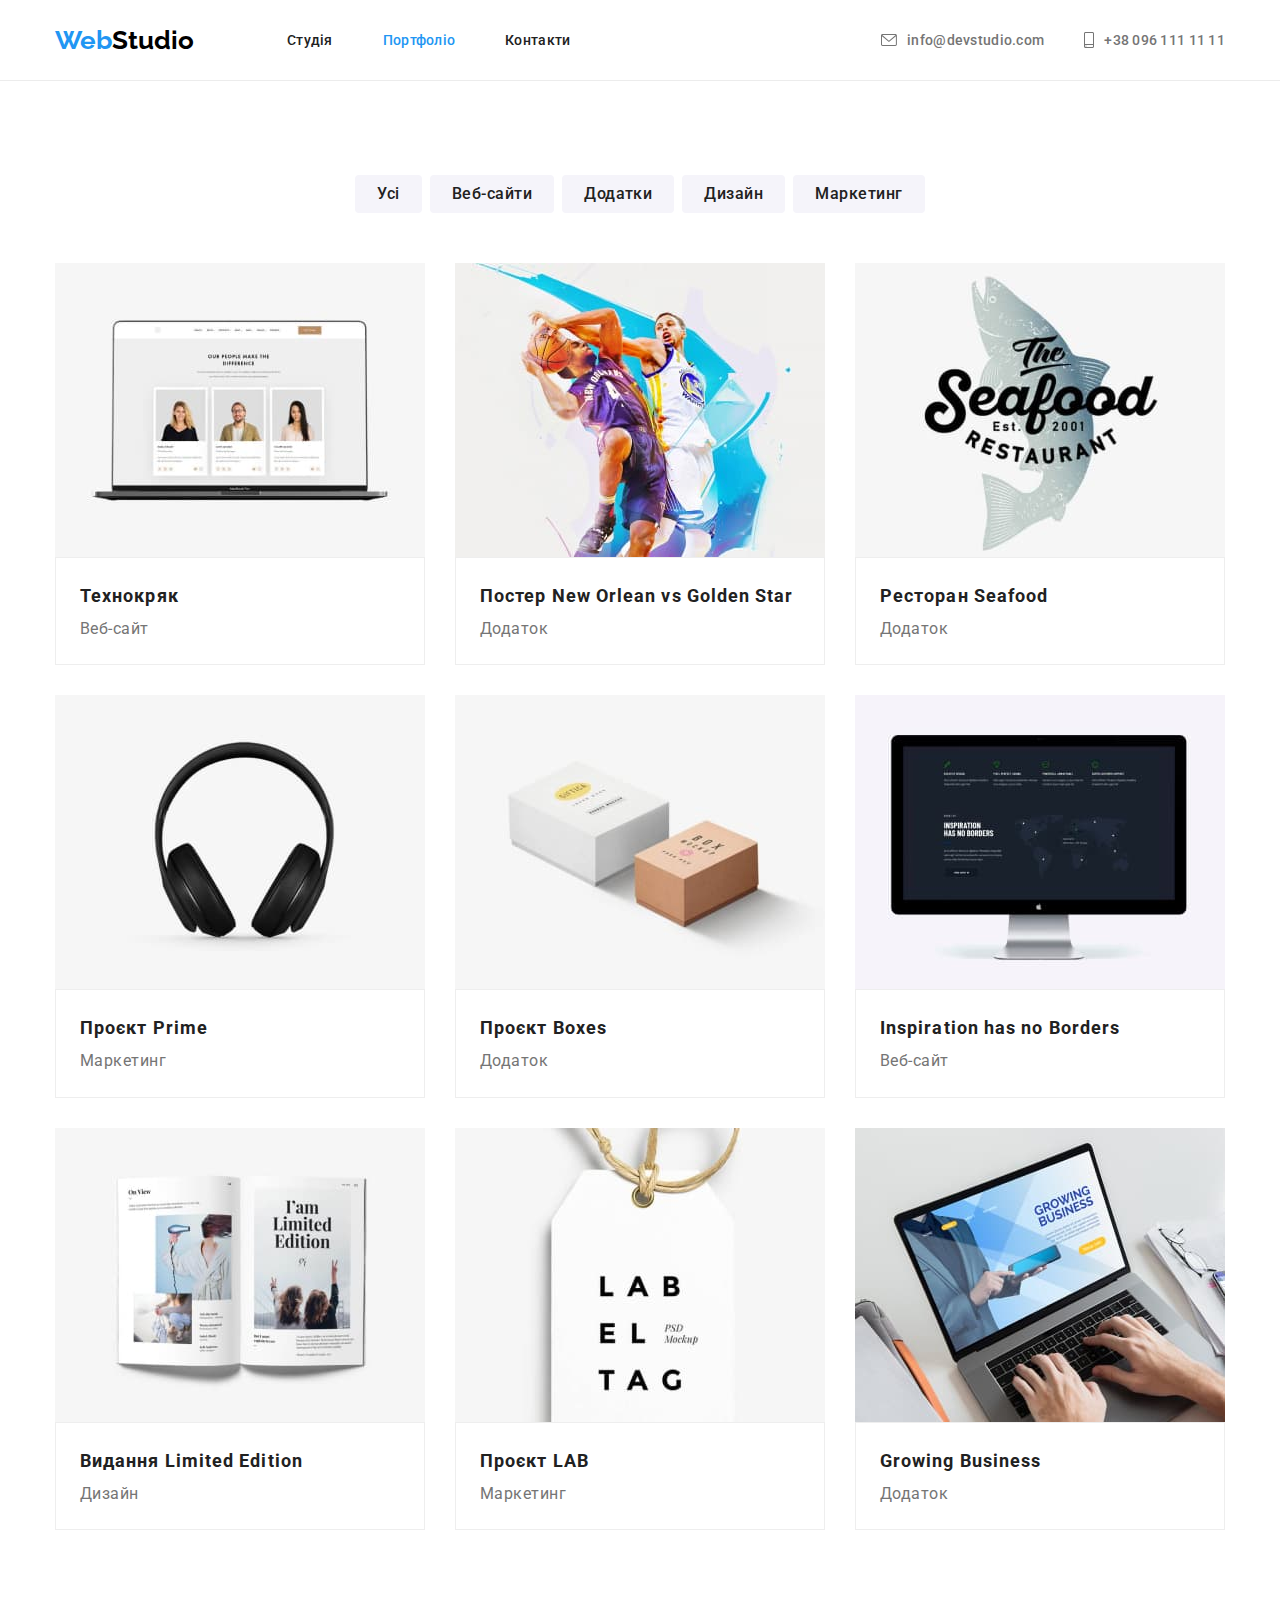
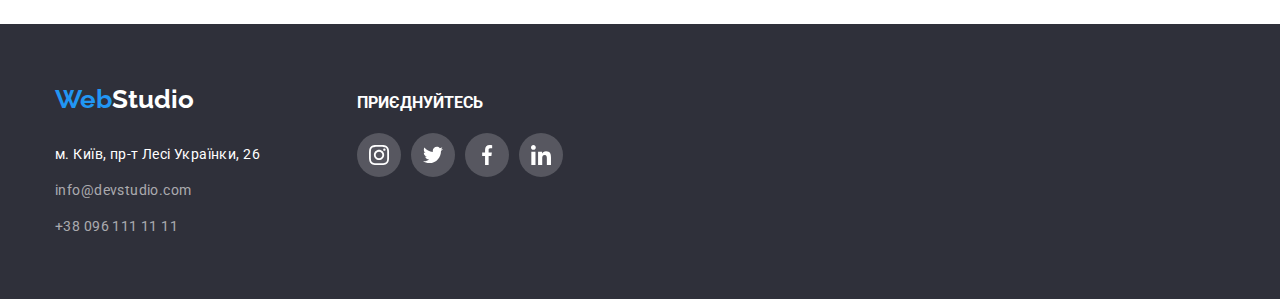
==== potfolio.html @ e9f581a7 "Initial commit" ====
<!DOCTYPE html>
<html lang="en">

<head>
    <meta charset="UTF-8" />
    <meta http-equiv="X-UA-Compatible" content="IE=edge" />
    <meta name="viewport" content="width=device-width, initial-scale=1.0" />
    <link rel="preconnect" href="https://fonts.googleapis.com">
    <link rel="preconnect" href="https://fonts.gstatic.com" crossorigin>
    <link
        href="https://fonts.googleapis.com/css2?family=Montserrat:wght@400;700&family=Raleway:wght@700&family=Roboto:wght@400;500;700;900&display=swap"
        rel="stylesheet">
    <link rel="stylesheet"
        href="https://cdnjs.cloudflare.com/ajax/libs/modern-normalize/1.1.0/modern-normalize.min.css">

    <link rel="stylesheet" href="./styles.css">
    <title>goit-markup-hw-04</title>
</head>

<body>
    <header class="header">
        <div class="container-header">
            <nav class="header-nav">
                <a href="./index.html" class="logo"><span class="logo-web">Web</span>Studio</a>
                <ul class="navigation-links">
                    <li><a class="navigation-link" href="./index.html">Студія</a></li>
                    <li><a class="navigation-link current" href="./potfolio.html">Портфоліо</a></li>
                    <li><a class="navigation-link" href="#">Контакти</a></li>
                </ul>
            </nav>
            <ul class="navigation-contacts">
                <li><a class="navigation-mail" href="mailto:info@devstudio.com">
                        <svg class="icon-envelope" width="16px" height="12px">
                            <use href="./images/icon/icons.svg#icon-envelope"></use>
                        </svg>
                        info@devstudio.com</a></li>
                <li><a class="navigation-tel" href="tel:+380961111111">
                        <svg class="icon-smartphone" width="10px" height="16px">
                            <use href="./images/icon/icons.svg#icon-smartphone"></use>
                        </svg>
                        +38 096 111 11 11</a></li>
            </ul>
        </div>
    </header>
    <main>
        <section class="our-project section">
            <div class="container">
                <h2 class="visually-hidden">Приклади робіт</h2>
                <ul class="portfolio-button">
                    <li><button type="button" class="button-color">Усі</button></li>
                    <li><button type="button" class="button-color">Веб-сайти</button></li>
                    <li><button type="button" class="button-color">Додатки</button></li>
                    <li><button type="button" class="button-color">Дизайн</button></li>
                    <li><button type="button" class="button-color">Маркетинг</button></li>
                </ul>
                <ul class="project-gallary">
                    <li>
                        <a class="portfolio-card" href="#">
                            <img src="./images/porfolio/nout-s-foto.jpg" alt="ноутбук с фото" width="370">
                            <div class="gallary-card">
                                <h3 class="our-project-title">Технокряк</h3>
                                <p class="our-project-text">Веб-сайт</p>
                            </div>
                        </a>
                    </li>
                    <li>
                        <a class="portfolio-card" href="#">
                            <img src="./images/porfolio/basketbol.jpg" alt="постер баскетбол" width="370">
                            <div class="gallary-card">
                                <h3 class="our-project-title">Постер New Orlean vs Golden Star</h3>
                                <p class="our-project-text">Додаток</p>
                            </div>
                        </a>
                    </li>
                    <li>
                        <a class="portfolio-card" href="">
                            <img src="./images/porfolio/logo-s-riboi.jpg" alt="логотип рыбного ресторана" width="370">
                            <div class="gallary-card">
                                <h3 class="our-project-title">Ресторан Seafood</h3>
                                <p class="our-project-text">Додаток</p>
                            </div>
                        </a>
                    </li>
                    <li>
                        <a href="" class="portfolio-card">
                            <img src="./images/porfolio/naushniki.jpg" alt="наушники" width="370">
                            <div class="gallary-card">
                                <h3 class="our-project-title">Проєкт Prime</h3>
                                <p class="our-project-text">Маркетинг</p>
                            </div>
                        </a>
                    </li>
                    <li>
                        <a href="" class="portfolio-card">
                            <img src="./images/porfolio/boxes.jpg" alt="коробки" width="370">
                            <div class="gallary-card">
                                <h3 class="our-project-title">Проєкт Boxes</h3>
                                <p class="our-project-text">Додаток</p>
                            </div>
                        </a>
                    </li>
                    <li>
                        <a href="" class="portfolio-card">
                            <img src="./images/porfolio/komp.jpg" alt="моноблок" width="370">
                            <div class="gallary-card">
                                <h3 class="our-project-title">Inspiration has no Borders</h3>
                                <p class="our-project-text">Веб-сайт</p>
                            </div>
                        </a>
                    </li>
                    <li>
                        <a href="" class="portfolio-card">
                            <img src="./images/porfolio/gurnal.jpg" alt="журнал" width="370">
                            <div class="gallary-card">
                                <h3 class="our-project-title">Видання Limited Edition</h3>
                                <p class="our-project-text">Дизайн</p>
                            </div>
                        </a>
                    </li>
                    <li>
                        <a href="" class="portfolio-card">
                            <img src="./images/porfolio/lable.jpg" alt="фото лэйби" width="370">
                            <div class="gallary-card">
                                <h3 class="our-project-title">Проєкт LAB</h3>
                                <p class="our-project-text">Маркетинг</p>
                            </div>
                        </a>
                    </li>
                    <li>
                        <a href="" class="portfolio-card">
                            <img src="./images/porfolio/notebook.jpg" alt="руки на ноутбуке" width="370">
                            <div class="gallary-card">
                                <h3 class="our-project-title">Growing Business</h3>
                                <p class="our-project-text">Додаток</p>
                            </div>
                        </a>
                    </li>
                </ul>
            </div>
        </section>

    </main>
    <footer class="footer-background">
        <div class="container futer-content">
            <div>
                <a href="./index.html" class="logo futer"><span class="logo-web">Web</span>Studio</a>
                <address>
                    <ul>
                        <li class="adres"><a href="https://goo.gl/maps/15wSwzAnyZ6zEoBG6"></a>м. Київ, пр-т Лесі
                            Українки,
                            26
                        </li>
                        <li class="footer-link"><a href="mailto:info@devstudio.com"
                                class="navigation-mail-futer">info@devstudio.com</a></li>
                        <li><a href="tel:+380961111111" class="navigation-tel-futer">+38 096 111 11 11</a></li>
                    </ul>
                </address>
            </div>

            <div>
                <h4 class="connecting">приєднуйтесь</h4>
                <div>
                    <ul class="social-list">
                        <li class="social-item-futer">
                            <a href="#" class="social-link-futer">
                                <svg width="20px" height="20px">
                                    <use href="./images/icon/icons.svg#icon-instagram"></use>
                                </svg>
                            </a>
                        </li>
                        <li class="social-item-futer">
                            <a href="#" class="social-link-futer">
                                <svg width="20px" height="20px">
                                    <use href="./images/icon/icons.svg#icon-twitter"></use>
                                </svg>
                            </a>
                        </li>
                        <li class="social-item-futer">
                            <a href="#" class="social-link-futer">
                                <svg width="20px" height="20px">
                                    <use href="./images/icon/icons.svg#icon-facebook"></use>
                                </svg>
                            </a>
                        </li>
                        <li class="social-item-futer">
                            <a href="#" class="social-link-futer">
                                <svg width="20px" height="20px">
                                    <use href="./images/icon/icons.svg#icon-linkedin"></use>
                                </svg>
                            </a>
                        </li>
                    </ul>
                </div>
            </div>
        </div>
    </footer>
</body>

</html>
---- styles.css ----
:root {
  --color-blue: #2196f3;
  --color-head: #212121;
  --color-comment: #757575;
  --color-white: #ffffff;
  --color-background-grey: #2f303a;
  --color-easy-gray: #f5f4fa;
  --color-icon: #AFB1B8;
}
body {
  font-family: Roboto, sans-serif;
  color: var(--color-comment);
  background-color: var(--color-white);
  }
a {
  text-decoration: none;
  }
/* Стили для обнуления верхних отступов у элементов */
h1,
h2,
h3,
h4,
h5,
h6,
p {
  margin: 0;
}
/* Класс для обнуления базовых свойств у списков (ul) */
.list {
  list-style: none;
  padding-left: 0;
  margin: 0;
}
/* Класс для обнуления базовых свойств у ссылок */
.link {
  text-decoration: none;
  color: inherit;
}
/* Свойства для корректного отображения картинок */
img {
  display: block;
  max-width: 100%;
  height: auto;
}
/* Свойства для обнуления курсива у address */
address {
  font-style: normal;
}
.container {
  width: 1200px;
  margin: 0 auto;
  padding: 0 15px;
}
.section {
  padding: 94px 0;
}

/* Header*/
.header {
  display: flex;
  justify-content: space-around;
  align-items: center;
  border-bottom: 1px solid #ececec;
}
.container-header {
  display: flex;
  justify-content: space-around;
  align-items: center;
  width: 1200px;
  margin: 0 auto;
  padding: 0 15px;
}
.header-nav {
  display: flex;
  align-items: center;
}
.navigation-links {
  display: flex;
  margin-block-start: 0;
  margin-block-end: 0;
  padding: 31px 0;
}
.navigation-contacts {
  display: flex;
  margin-left: auto;
}

ul {
  list-style-type: none;
  padding-inline-start: 0;
  margin: 0;
}
.logo {
  text-decoration: none;
  font-family: Raleway;
  font-size: 26px;
  line-height: 1.2;
  color: #000000;
  font-weight: 700;
  margin-right: 93px;
}
.logo-web {
  color: var(--color-blue);
}
.navigation-link {
  font-weight: 500;
  font-size: 14px;
  line-height: 1.15;
  letter-spacing: 0.02em;
  color: var(--color-head);
  margin-right: 50px;
}
.navigation-link.current {
  color: var(--color-blue);
}
.navigation-link:active,
.navigation-link:focus {
  color: var(--color-blue);
}
.navigation-mail {
  display: flex;
  align-items: center;
  font-weight: 500;
  line-height: 1.15;
  letter-spacing: 0.02em;
  font-size: 14px;
  color: var(--color-comment);
  font-style: normal;
}
.navigation-mail:hover,
.navigation-mail:focus {
  color: var(--color-blue);
  fill: var(--color-blue);
}
.icon-envelope {
  fill: currentColor;
  margin-right: 10px;
}
.icon-smartphone {
  fill: currentColor;
  margin-right: 10px;
}
.navigation-tel {
  display: flex;
  align-items: center;
  font-weight: 500;
  color: var(--color-comment);
  font-style: normal;
  font-size: 14px;
  line-height: 1.15;
  letter-spacing: 0.02em;
  margin-left: 40px;
}
.navigation-tel:focus {
  color: var(--color-blue);
}
/*body*/
.hero-background {
  background-image: 
     linear-gradient(rgba(47, 48, 58, 0.4),rgba(47, 48, 58, 0.4)),
     url(./images/hero-img.jpg);
  background-repeat: no-repeat;
  background-position: center;
  background-size: cover;
  background-color: var(--color-background-grey);
  height: 600px;
  text-align: center;
  }
.hero-text {
  font-weight: 900;
  font-size: 44px;
  line-height: 1.36;
  text-align: center;
  letter-spacing: 0.06em;
  text-transform: uppercase;
  color: #ffffff;
  width: 800px;
  margin: 106px auto 30px auto;
}
.hero-button {
  font-family: "Roboto";
  font-style: normal;
  font-weight: 700;
  font-size: 16px;
  line-height: 1.9;
  display: flex;
  align-items: center;
  text-align: center;
  letter-spacing: 0.06em;
  color: var(--color-white);
  background-color: var(--color-blue);
  margin: auto;
  padding: 10px 24px;
  box-shadow: 0px 4px 4px rgba(0, 0, 0, 0.15);
  border-radius: 4px;
  border: none;
}
.visually-hidden {
  position: absolute;
  white-space: nowrap;
  width: 1px;
  height: 1px;
  overflow: hidden;
  border: 0;
  padding: 0;
  clip: rect(0 0 0 0);
  clip-path: inset(50%);
  margin: -1px;
}
.benefits {
  display: flex;
}
.benefits > li {
  flex-basis: calc((100%-90px) / 4);
  margin-right: 30px;
}
.benefits > li:last-child {
  margin-right: 0;
}

.benefits-title {
  font-size: 14px;
  line-height: 1.15;
  letter-spacing: 0.03em;
  text-transform: uppercase;
  color: var(--color-head);
  margin-bottom: 10px;
}
.benefits-text {
  font-size: 14px;
  line-height: 1.7;
  letter-spacing: 0.03em;
}
.benefits > li {
  margin-right: 30px;
}
.section-benefits {
  padding: 94px 0 0 0;
}
.benefits-icon {
  display: flex;
  align-items: center;
  justify-content: center;
  height: 120px;
  background-color: var(--color-easy-gray);
  border-radius: 4px; 
  margin-bottom: 30px;
}
.section-name {
  font-size: 36px;
  line-height: 1.2;
  text-align: center;
  letter-spacing: 0.03em;
  color: var(--color-head);
}
.what-doing {
  display: flex;
  gap: 30px;
}
.command {
  background-color: var(--color-easy-gray);
}
.command-title {
  font-weight: 500;
  font-size: 16px;
  line-height: 1.2;
  text-align: center;
  letter-spacing: 0.03em;
  color: var(--color-head);
}
.command-text {
  font-size: 16px;
  line-height: 1.2;
  text-align: center;
  letter-spacing: 0.03em;
}

.command-list {
  display: flex;
  gap: 30px;
}
.command-card {
  background: #ffffff;
  box-shadow: 0px 1px 3px rgba(0, 0, 0, 0.12), 0px 1px 1px rgba(0, 0, 0, 0.14),
    0px 2px 1px rgba(0, 0, 0, 0.2);
  border-radius: 0px 0px 4px 4px;
}
.card-name {
  padding: 30px 0;
}
.card-name > p {
  margin-top: 10px;
  margin-bottom: 10px;
}
.section-name {
  margin-bottom: 47px;
}

/*Portfolio*/

.button-color {
  background-color: var(--color-easy-gray);
  font-family: "Roboto";
  font-style: normal;
  font-weight: 500;
  font-size: 16px;
  line-height: 1.6;
  text-align: center;
  letter-spacing: 0.03em;
  color: var(--color-head);
  padding: 6px 22px;
  border-radius: 4px;
  border-width: 0;
}
.button-color:hover,
.button-color:focus {
  background-color: var(--color-blue);
  letter-spacing: 0.03em;
  color: var(--color-white);
  box-shadow: 0px 3px 1px rgba(0, 0, 0, 0.1), 0px 1px 2px rgba(0, 0, 0, 0.08), 0px 2px 2px rgba(0, 0, 0, 0.12);
}
.portfolio-button {
  display: flex;
  gap: 8px;
  justify-content: center;
  margin-bottom: 50px;
}
.our-project-title {
  font-size: 18px;
  line-height: 2;
  letter-spacing: 0.06em;
  color: var(--color-head);
}
.our-project-text {
  font-size: 16px;
  line-height: 1.9;
  letter-spacing: 0.03em;
  color: var(--color-comment);
}
.project-gallary {
  display: flex;
  flex-wrap: wrap;
  gap: 30px;
}
.gallary-card {
  border: 1px solid #eeeeee;
  padding: 20px 24px;
  }
.portfolio-card {
  display: block;
   }
 .portfolio-card:hover,
 .portfolio-card:focus {
box-shadow: 0px 1px 1px rgba(0, 0, 0, 0.12), 0px 4px 4px rgba(0, 0, 0, 0.06), 1px 4px 6px rgba(0, 0, 0, 0.16);
 }
/* Client */
.client-list {
  display: flex;
  justify-content: center;
  gap: 30px;
  height: 92px;  
}
.client-name {
  display: flex;
  align-items: center;
  justify-content: center;
  width: 100%;
  height: 100%;
  fill: var(--color-icon);
}
.client-name:hover,
.client-name:focus{
  fill: var(--color-blue);
}
.client-link {
  flex-basis:calc((100% - 150px)/4);
  border: 1px solid var(--color-easy-gray);
  border-radius: 4px;
  text-align: center;
  fill: var(--color-comment);
}
.client-link:hover,
.client-link:focus {
  border-color: var(--color-blue);
  fill: var(--color-blue);
}
.client-icon:hover, 
.client-icon:focus {
  fill: var(--color-blue);
}
.social-list {
  display: flex;
  gap: 10px;
  margin: auto;
  justify-content: center;
  align-items: center;
  }
.social-item {
  width: 44px;
  height: 44px;
  border-radius: 50%;
  }
.social-link {
  display: flex;
  justify-content: center;
  align-items: center ;
  width: 100%;
  height: 100%;
  border-radius: 50%;
  fill: var(--color-icon);
  }
.social-item:hover {
  background-color: var(--color-blue);
}
.social-link:hover,
.social-link:focus {
fill: var(--color-white);
background-color: var(--color-blue);
}
/* futer*/
.footer-background {
  background-color: var(--color-background-grey);
  padding: 60px 0;
}
.futer {
    color: var(--color-white);
}
.futer-content {
  display: flex;
  align-items: baseline;
  gap: 70px;
  }
.connecting {
  margin-bottom: 20px;
  text-transform: uppercase;
  color: var(--color-white);
}
.adres {
  font-style: normal;
  font-size: 14px;
  line-height: 1.71;
  letter-spacing: 0.03em;
  color: var(--color-white);
  margin-top: 28px;
}
.navigation-mail-futer,
.navigation-tel-futer {
  font-style: normal;
  font-size: 14px;
  line-height: 1.7;
  letter-spacing: 0.03em;
  color: rgba(255, 255, 255, 0.6);
}
.navigation-mail-futer:hover {
  color: var(--color-blue);
}
.footer-link {
  margin: 12px 0;
}
.social-item-futer {
  width: 44px;
  height: 44px;
  border-radius: 50%;
  background-color: rgba(255, 255, 255, 0.1);
  fill: var(--color-white);
}
.social-link-futer:hover,
.social-link-futer:focus {
  background-color: var(--color-blue);
}
.social-link-futer {
  display: flex;
  justify-content: center;
  align-items: center ;
  width: 100%;
  height: 100%;
  border-radius: 50%;
  background-color: rgba(255, 255, 255, 0.1);
  fill: var(--color-white);
  }
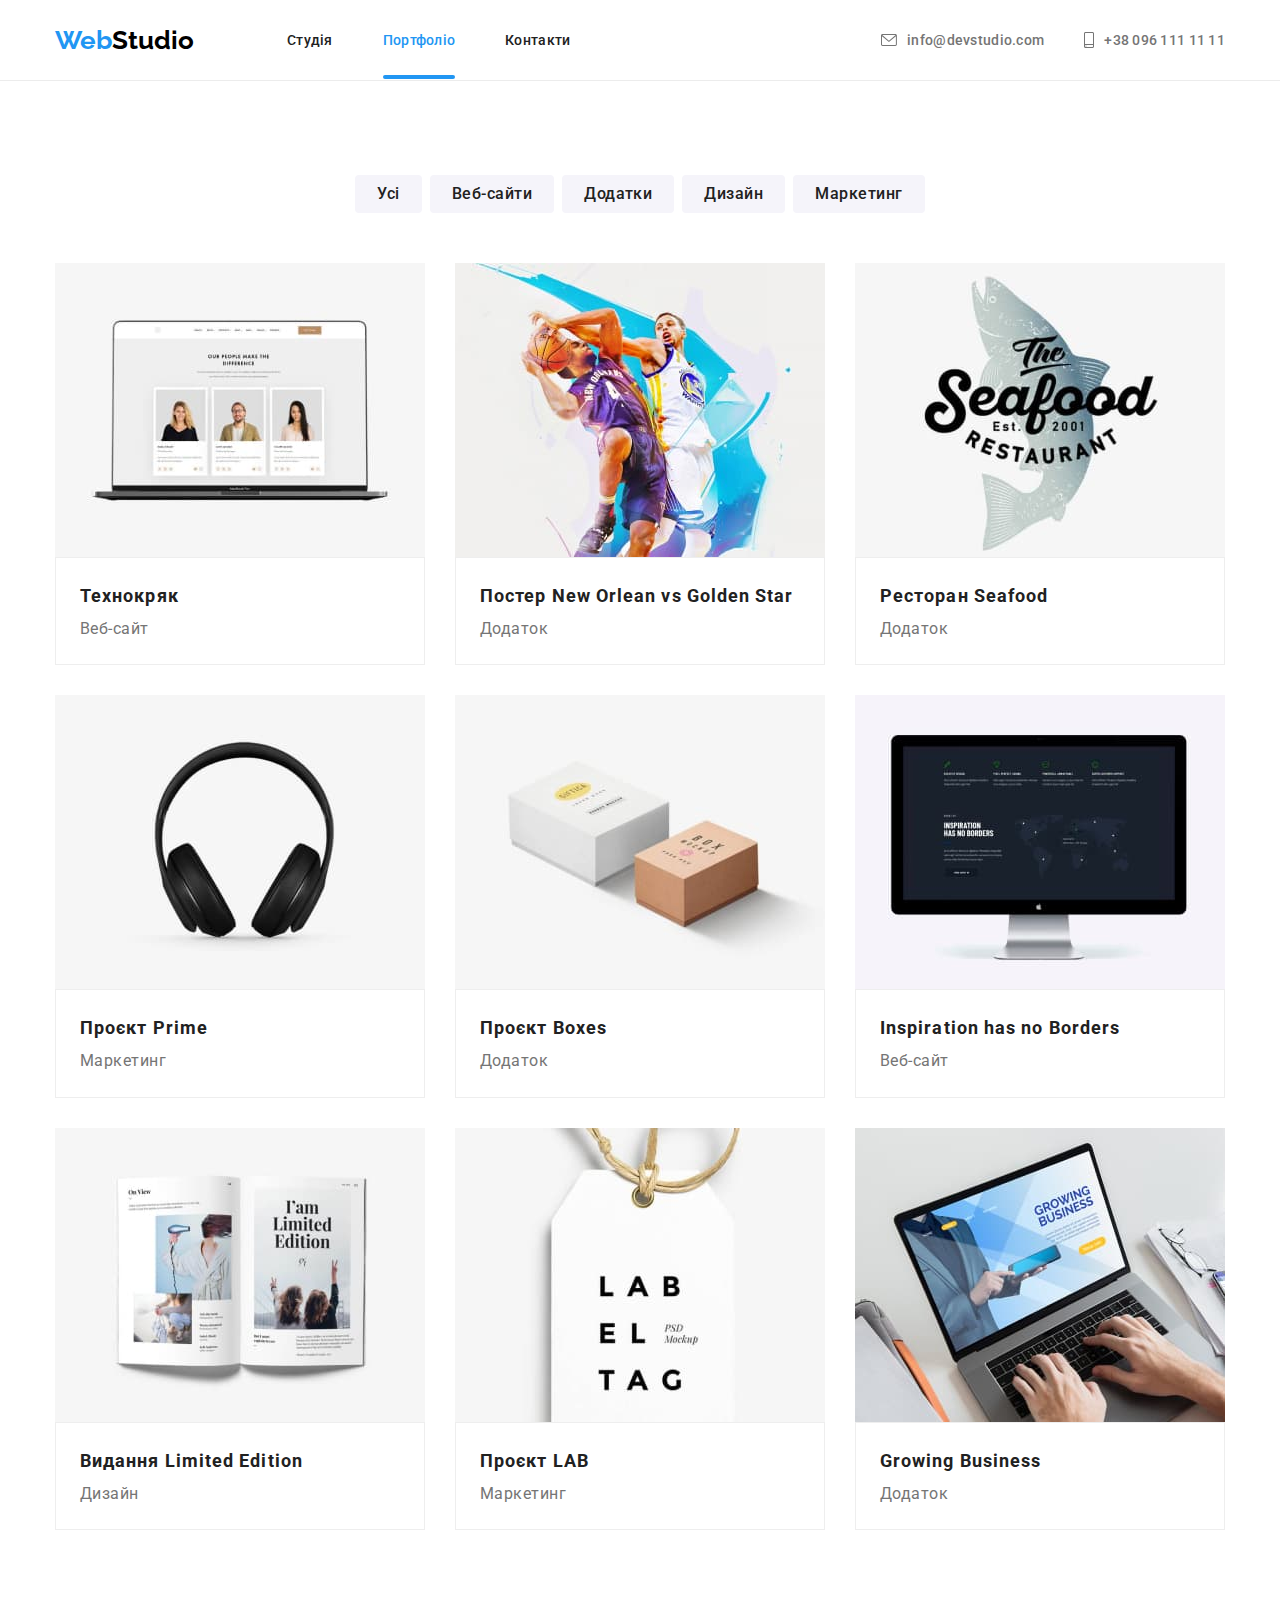
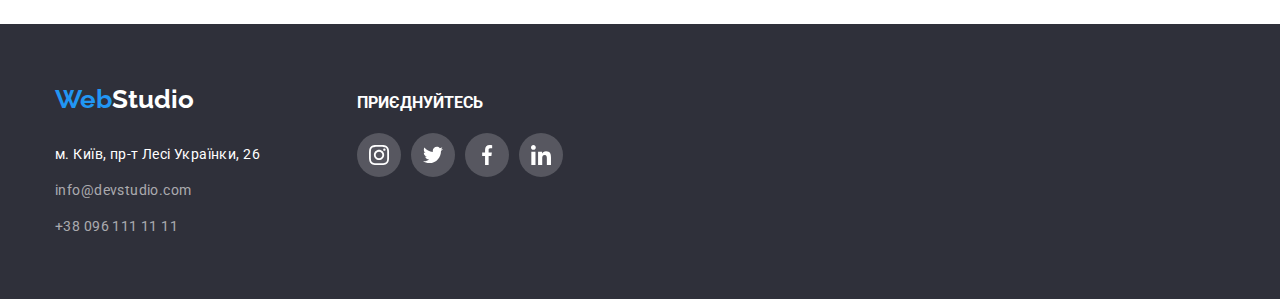
==== commit 7295477c: "dz_5" ====
--- a/potfolio.html
+++ b/potfolio.html
@@ -14,7 +14,7 @@
         href="https://cdnjs.cloudflare.com/ajax/libs/modern-normalize/1.1.0/modern-normalize.min.css">
 
     <link rel="stylesheet" href="./styles.css">
-    <title>goit-markup-hw-04</title>
+    <title>goit-markup-hw-05</title>
 </head>
 
 <body>
@@ -56,7 +56,15 @@
                 <ul class="project-gallary">
                     <li>
                         <a class="portfolio-card" href="#">
-                            <img src="./images/porfolio/nout-s-foto.jpg" alt="ноутбук с фото" width="370">
+                            <div class="overlay-box">
+                                <div class="overlay-card">
+                                    <p class="overlay-card-text">Ресурс пропонує комплексні пропозиції з різним рівнем
+                                        функціоналу та сервісів. Все це дозволить відвідувачу отримати
+                                        вичерпні відомості про компанію чи приватну особу.</p>
+                                </div>
+                                <img src="./images/porfolio/nout-s-foto.jpg" alt="ноутбук с фото" width="370">
+                            </div>
+
                             <div class="gallary-card">
                                 <h3 class="our-project-title">Технокряк</h3>
                                 <p class="our-project-text">Веб-сайт</p>
--- a/styles.css
+++ b/styles.css
@@ -5,16 +5,16 @@
   --color-white: #ffffff;
   --color-background-grey: #2f303a;
   --color-easy-gray: #f5f4fa;
-  --color-icon: #AFB1B8;
+  --color-icon: #afb1b8;
 }
 body {
   font-family: Roboto, sans-serif;
   color: var(--color-comment);
   background-color: var(--color-white);
-  }
+}
 a {
   text-decoration: none;
-  }
+}
 /* Стили для обнуления верхних отступов у элементов */
 h1,
 h2,
@@ -75,6 +75,7 @@
   align-items: center;
 }
 .navigation-links {
+  position: relative;
   display: flex;
   margin-block-start: 0;
   margin-block-end: 0;
@@ -103,6 +104,7 @@
   color: var(--color-blue);
 }
 .navigation-link {
+  position: relative;
   font-weight: 500;
   font-size: 14px;
   line-height: 1.15;
@@ -117,6 +119,18 @@
 .navigation-link:focus {
   color: var(--color-blue);
 }
+.navigation-link.current::after {
+  display: block;
+  content: "";
+  width: 100%;
+  height: 4px;
+  position: absolute;
+  bottom: -31px;
+  left: 0;
+  background-color: var(--color-blue);
+  border-radius: 2px;
+}
+
 .navigation-mail {
   display: flex;
   align-items: center;
@@ -155,17 +169,61 @@
   color: var(--color-blue);
 }
 /*body*/
+.backdrop {
+  position: fixed;
+  width: 100%;
+  height: 100%;
+  z-index: 2;
+  background-color: rgba(0, 0, 0, 0.2);
+  transition: opacity 250ms cubic-bezier(0.4, 0, 0.2, 1);
+
+  
+}
+.modal-view {
+  position: absolute;
+  top: 50%;
+  left: 50%;
+  transform: translate(-50%, -50%);
+  width: 528px;
+  height: 521px;
+  margin: 0;
+  background: var(--color-white);
+  box-shadow: 0px 1px 3px rgba(0, 0, 0, 0.12), 0px 1px 1px rgba(0, 0, 0, 0.14),
+    0px 2px 1px rgba(0, 0, 0, 0.2);
+  border-radius: 4px;
+  transition: transform 250ms cubic-bezier(0.4, 0, 0.2, 1),
+              visibility 250ms cubic-bezier(0.4, 0, 0.2, 1);
+}
+.button-close-modal {
+  position: absolute;
+  top: 8px;
+  right: 8px;
+  width: 30px;
+  height: 30px;
+  border-radius: 50%;
+  border: 2px solid var(--color-easy-gray);
+  background: var(--color-white);
+}
+.is-hidden {
+  visibility: hidden;
+  opacity: 0;
+  pointer-events: none;
+  transform: scale(0.6);
+}
+
 .hero-background {
-  background-image: 
-     linear-gradient(rgba(47, 48, 58, 0.4),rgba(47, 48, 58, 0.4)),
-     url(./images/hero-img.jpg);
+  background-image: linear-gradient(
+      rgba(47, 48, 58, 0.4),
+      rgba(47, 48, 58, 0.4)
+    ),
+    url(./images/hero-img.jpg);
   background-repeat: no-repeat;
   background-position: center;
   background-size: cover;
   background-color: var(--color-background-grey);
   height: 600px;
   text-align: center;
-  }
+}
 .hero-text {
   font-weight: 900;
   font-size: 44px;
@@ -243,7 +301,7 @@
   justify-content: center;
   height: 120px;
   background-color: var(--color-easy-gray);
-  border-radius: 4px; 
+  border-radius: 4px;
   margin-bottom: 30px;
 }
 .section-name {
@@ -311,13 +369,17 @@
   padding: 6px 22px;
   border-radius: 4px;
   border-width: 0;
+  transition: background-color 250ms cubic-bezier(0.4, 0, 0.2, 1), 
+  color 250ms cubic-bezier(0.4, 0, 0.2, 1),
+  box-shadow 250ms cubic-bezier(0.4, 0, 0.2, 1);
 }
 .button-color:hover,
 .button-color:focus {
   background-color: var(--color-blue);
   letter-spacing: 0.03em;
   color: var(--color-white);
-  box-shadow: 0px 3px 1px rgba(0, 0, 0, 0.1), 0px 1px 2px rgba(0, 0, 0, 0.08), 0px 2px 2px rgba(0, 0, 0, 0.12);
+  box-shadow: 0px 3px 1px rgba(0, 0, 0, 0.1), 0px 1px 2px rgba(0, 0, 0, 0.08),
+    0px 2px 2px rgba(0, 0, 0, 0.12);
 }
 .portfolio-button {
   display: flex;
@@ -345,20 +407,84 @@
 .gallary-card {
   border: 1px solid #eeeeee;
   padding: 20px 24px;
-  }
+}
 .portfolio-card {
   display: block;
-   }
- .portfolio-card:hover,
- .portfolio-card:focus {
-box-shadow: 0px 1px 1px rgba(0, 0, 0, 0.12), 0px 4px 4px rgba(0, 0, 0, 0.06), 1px 4px 6px rgba(0, 0, 0, 0.16);
- }
+  position: relative;
+  overflow: hidden;
+  transition: box-shadow 250ms cubic-bezier(0.4, 0, 0.2, 1);
+}
+.portfolio-card:hover,
+.portfolio-card:focus {
+  box-shadow: 0px 1px 1px rgba(0, 0, 0, 0.12), 0px 4px 4px rgba(0, 0, 0, 0.06),
+    1px 4px 6px rgba(0, 0, 0, 0.16);
+}
+.overlay-box {
+  position: relative;
+  overflow: hidden;
+}
+.overlay-card {
+  position: absolute;
+  top: 0;
+  left: 0;
+  width: 100%;
+  height: 100%;
+  background-color: rgba(33, 150, 243, 0.9);
+  padding: 63px 24px;
+  transform: translatey(100%);
+  transition: transform 250ms ease;
+}
+.overlay-card-text {
+  font-weight: 400;
+  font-size: 18px;
+  line-height: 1.6;
+  letter-spacing: 0.03em;
+  color: var(--color-white);
+}
+.portfolio-card:hover .overlay-card {
+  transform: translatey(0);
+  transition: transform 250ms ease;
+}
+
+.what-doing-overlay-box {
+  position: relative;
+  overflow: hidden;
+  
+}
+.what-doing-overlay {
+  position: absolute;
+  bottom: 0;
+  right: 0;
+  width: 100%;
+  height: 70px;
+  display: flex;
+  align-items: center;
+  justify-content: center;
+  background: rgba(47, 48, 58, 0.8);
+  transform: translatey(100%);
+  
+}
+.what-doing-overlay-text {
+  font-weight: 700;
+  font-size: 14px;
+  line-height: 1.14;
+  text-align: center;
+  letter-spacing: 0.03em;
+  text-transform: uppercase;
+
+  color: var(--color-white);
+}
+.what-doing-overlay-box:hover .what-doing-overlay {
+  transform: translatey(0);
+  transition: transform 500ms ease-in-out;
+}
+
 /* Client */
 .client-list {
   display: flex;
   justify-content: center;
   gap: 30px;
-  height: 92px;  
+  height: 92px;
 }
 .client-name {
   display: flex;
@@ -367,24 +493,28 @@
   width: 100%;
   height: 100%;
   fill: var(--color-icon);
-}
+  }
 .client-name:hover,
-.client-name:focus{
+.client-name:focus {
   fill: var(--color-blue);
 }
 .client-link {
-  flex-basis:calc((100% - 150px)/4);
+  flex-basis: calc((100% - 150px) / 4);
   border: 1px solid var(--color-easy-gray);
   border-radius: 4px;
   text-align: center;
   fill: var(--color-comment);
+  transition: border-color 1000ms cubic-bezier(0.4, 0, 0.2, 1);
 }
 .client-link:hover,
 .client-link:focus {
   border-color: var(--color-blue);
   fill: var(--color-blue);
 }
-.client-icon:hover, 
+.client-icon {
+  transition: fill 250ms cubic-bezier(0.4, 0, 0.2, 1);
+}
+.client-icon:hover,
 .client-icon:focus {
   fill: var(--color-blue);
 }
@@ -394,42 +524,43 @@
   margin: auto;
   justify-content: center;
   align-items: center;
-  }
+}
 .social-item {
   width: 44px;
   height: 44px;
   border-radius: 50%;
+  transition: background-color 250ms cubic-bezier(0.4, 0, 0.2, 1);
   }
 .social-link {
   display: flex;
   justify-content: center;
-  align-items: center ;
+  align-items: center;
   width: 100%;
   height: 100%;
   border-radius: 50%;
   fill: var(--color-icon);
-  }
+  transition: fill 250ms cubic-bezier(0.4, 0, 0.2, 1);
+}
 .social-item:hover {
   background-color: var(--color-blue);
 }
 .social-link:hover,
 .social-link:focus {
-fill: var(--color-white);
-background-color: var(--color-blue);
-}
+  fill: var(--color-white);
+  }
 /* futer*/
 .footer-background {
   background-color: var(--color-background-grey);
   padding: 60px 0;
 }
 .futer {
-    color: var(--color-white);
+  color: var(--color-white);
 }
 .futer-content {
   display: flex;
   align-items: baseline;
   gap: 70px;
-  }
+}
 .connecting {
   margin-bottom: 20px;
   text-transform: uppercase;
@@ -463,7 +594,7 @@
   border-radius: 50%;
   background-color: rgba(255, 255, 255, 0.1);
   fill: var(--color-white);
-}
+  }
 .social-link-futer:hover,
 .social-link-futer:focus {
   background-color: var(--color-blue);
@@ -471,10 +602,11 @@
 .social-link-futer {
   display: flex;
   justify-content: center;
-  align-items: center ;
+  align-items: center;
   width: 100%;
   height: 100%;
   border-radius: 50%;
   background-color: rgba(255, 255, 255, 0.1);
   fill: var(--color-white);
-  }+  transition: background-color 250ms cubic-bezier(0.4, 0, 0.2, 1);
+}
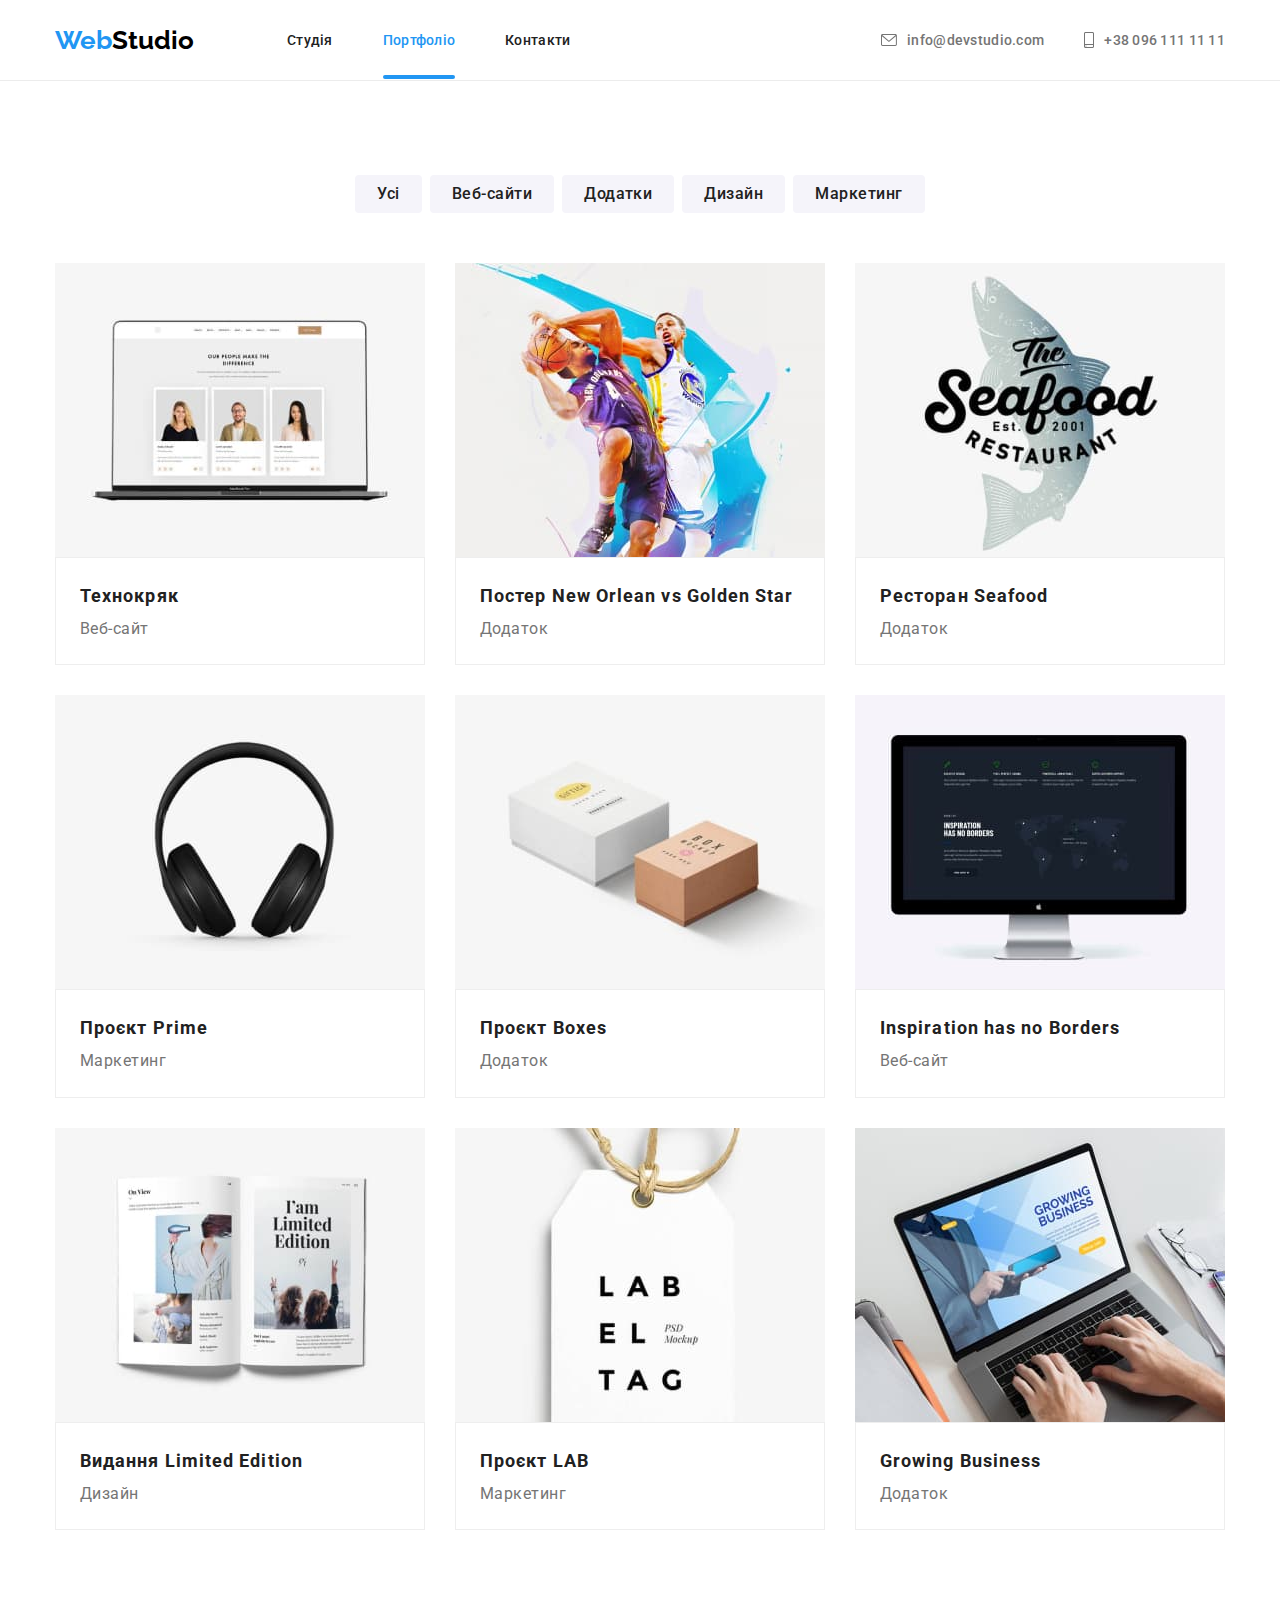
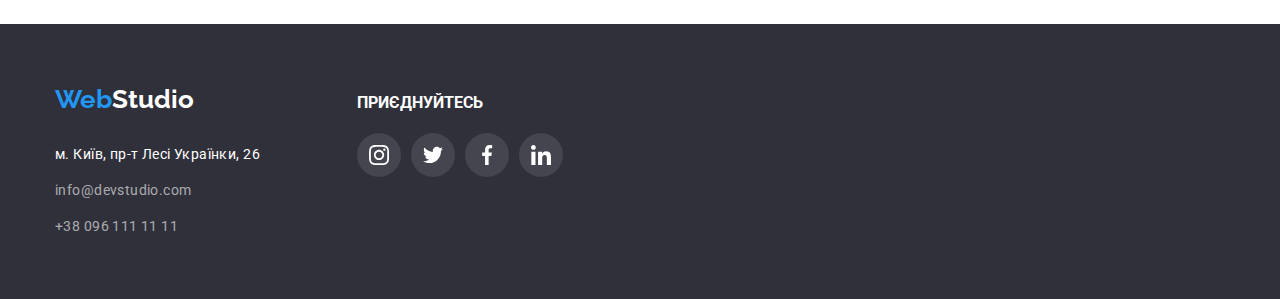
==== commit dcd9deb6: "dz_5_correct" ====
--- a/potfolio.html
+++ b/potfolio.html
@@ -73,7 +73,15 @@
                     </li>
                     <li>
                         <a class="portfolio-card" href="#">
-                            <img src="./images/porfolio/basketbol.jpg" alt="постер баскетбол" width="370">
+                            <div class="overlay-box">
+                                <div class="overlay-card">
+                                    <p class="overlay-card-text">Ресурс пропонує комплексні пропозиції з різним рівнем
+                                        функціоналу та сервісів. Все це дозволить відвідувачу отримати
+                                        вичерпні відомості про компанію чи приватну особу.</p>
+                                </div>
+                                <img src="./images/porfolio/basketbol.jpg" alt="постер баскетбол" width="370">
+                            </div>
+
                             <div class="gallary-card">
                                 <h3 class="our-project-title">Постер New Orlean vs Golden Star</h3>
                                 <p class="our-project-text">Додаток</p>
@@ -82,7 +90,16 @@
                     </li>
                     <li>
                         <a class="portfolio-card" href="">
-                            <img src="./images/porfolio/logo-s-riboi.jpg" alt="логотип рыбного ресторана" width="370">
+                            <div class="overlay-box">
+                                <div class="overlay-card">
+                                    <p class="overlay-card-text">Ресурс пропонує комплексні пропозиції з різним рівнем
+                                        функціоналу та сервісів. Все це дозволить відвідувачу отримати
+                                        вичерпні відомості про компанію чи приватну особу.</p>
+                                </div>
+                                <img src="./images/porfolio/logo-s-riboi.jpg" alt="логотип рыбного ресторана"
+                                    width="370">
+                            </div>
+
                             <div class="gallary-card">
                                 <h3 class="our-project-title">Ресторан Seafood</h3>
                                 <p class="our-project-text">Додаток</p>
@@ -91,7 +108,15 @@
                     </li>
                     <li>
                         <a href="" class="portfolio-card">
-                            <img src="./images/porfolio/naushniki.jpg" alt="наушники" width="370">
+                            <div class="overlay-box">
+                                <div class="overlay-card">
+                                    <p class="overlay-card-text">Ресурс пропонує комплексні пропозиції з різним рівнем
+                                        функціоналу та сервісів. Все це дозволить відвідувачу отримати
+                                        вичерпні відомості про компанію чи приватну особу.</p>
+                                </div>
+                                <img src="./images/porfolio/naushniki.jpg" alt="наушники" width="370">
+                            </div>
+
                             <div class="gallary-card">
                                 <h3 class="our-project-title">Проєкт Prime</h3>
                                 <p class="our-project-text">Маркетинг</p>
@@ -100,7 +125,15 @@
                     </li>
                     <li>
                         <a href="" class="portfolio-card">
-                            <img src="./images/porfolio/boxes.jpg" alt="коробки" width="370">
+                            <div class="overlay-box">
+                                <div class="overlay-card">
+                                    <p class="overlay-card-text">Ресурс пропонує комплексні пропозиції з різним рівнем
+                                        функціоналу та сервісів. Все це дозволить відвідувачу отримати
+                                        вичерпні відомості про компанію чи приватну особу.</p>
+                                </div>
+                                <img src="./images/porfolio/boxes.jpg" alt="коробки" width="370">
+                            </div>
+
                             <div class="gallary-card">
                                 <h3 class="our-project-title">Проєкт Boxes</h3>
                                 <p class="our-project-text">Додаток</p>
@@ -109,7 +142,15 @@
                     </li>
                     <li>
                         <a href="" class="portfolio-card">
-                            <img src="./images/porfolio/komp.jpg" alt="моноблок" width="370">
+                            <div class="overlay-box">
+                                <div class="overlay-card">
+                                    <p class="overlay-card-text">Ресурс пропонує комплексні пропозиції з різним рівнем
+                                        функціоналу та сервісів. Все це дозволить відвідувачу отримати
+                                        вичерпні відомості про компанію чи приватну особу.</p>
+                                </div>
+                                <img src="./images/porfolio/komp.jpg" alt="моноблок" width="370">
+                            </div>
+
                             <div class="gallary-card">
                                 <h3 class="our-project-title">Inspiration has no Borders</h3>
                                 <p class="our-project-text">Веб-сайт</p>
@@ -118,7 +159,15 @@
                     </li>
                     <li>
                         <a href="" class="portfolio-card">
-                            <img src="./images/porfolio/gurnal.jpg" alt="журнал" width="370">
+                            <div class="overlay-box">
+                                <div class="overlay-card">
+                                    <p class="overlay-card-text">Ресурс пропонує комплексні пропозиції з різним рівнем
+                                        функціоналу та сервісів. Все це дозволить відвідувачу отримати
+                                        вичерпні відомості про компанію чи приватну особу.</p>
+                                </div>
+                                <img src="./images/porfolio/gurnal.jpg" alt="журнал" width="370">
+                            </div>
+
                             <div class="gallary-card">
                                 <h3 class="our-project-title">Видання Limited Edition</h3>
                                 <p class="our-project-text">Дизайн</p>
@@ -127,7 +176,15 @@
                     </li>
                     <li>
                         <a href="" class="portfolio-card">
-                            <img src="./images/porfolio/lable.jpg" alt="фото лэйби" width="370">
+                            <div class="overlay-box">
+                                <div class="overlay-card">
+                                    <p class="overlay-card-text">Ресурс пропонує комплексні пропозиції з різним рівнем
+                                        функціоналу та сервісів. Все це дозволить відвідувачу отримати
+                                        вичерпні відомості про компанію чи приватну особу.</p>
+                                </div>
+                                <img src="./images/porfolio/lable.jpg" alt="фото лэйби" width="370">
+                            </div>
+
                             <div class="gallary-card">
                                 <h3 class="our-project-title">Проєкт LAB</h3>
                                 <p class="our-project-text">Маркетинг</p>
@@ -136,7 +193,15 @@
                     </li>
                     <li>
                         <a href="" class="portfolio-card">
-                            <img src="./images/porfolio/notebook.jpg" alt="руки на ноутбуке" width="370">
+                            <div class="overlay-box">
+                                <div class="overlay-card">
+                                    <p class="overlay-card-text">Ресурс пропонує комплексні пропозиції з різним рівнем
+                                        функціоналу та сервісів. Все це дозволить відвідувачу отримати
+                                        вичерпні відомості про компанію чи приватну особу.</p>
+                                </div>
+                                <img src="./images/porfolio/notebook.jpg" alt="руки на ноутбуке" width="370">
+                            </div>
+
                             <div class="gallary-card">
                                 <h3 class="our-project-title">Growing Business</h3>
                                 <p class="our-project-text">Додаток</p>
--- a/styles.css
+++ b/styles.css
@@ -140,6 +140,7 @@
   font-size: 14px;
   color: var(--color-comment);
   font-style: normal;
+  transition: color 250ms cubic-bezier(0.4, 0, 0.2, 1);
 }
 .navigation-mail:hover,
 .navigation-mail:focus {
@@ -375,6 +376,7 @@
 }
 .button-color:hover,
 .button-color:focus {
+  cursor: pointer;
   background-color: var(--color-blue);
   letter-spacing: 0.03em;
   color: var(--color-white);
@@ -461,7 +463,7 @@
   align-items: center;
   justify-content: center;
   background: rgba(47, 48, 58, 0.8);
-  transform: translatey(100%);
+  /* transform: translatey(100%); */
   
 }
 .what-doing-overlay-text {
@@ -475,8 +477,8 @@
   color: var(--color-white);
 }
 .what-doing-overlay-box:hover .what-doing-overlay {
-  transform: translatey(0);
-  transition: transform 500ms ease-in-out;
+  /* transform: translatey(0); */
+  /* transition: transform 500ms ease-in-out; */
 }
 
 /* Client */
@@ -492,25 +494,28 @@
   justify-content: center;
   width: 100%;
   height: 100%;
+  border: 1px solid var(--color-comment);
+  border-radius: 4px;
   fill: var(--color-icon);
   }
 .client-name:hover,
 .client-name:focus {
   fill: var(--color-blue);
+  border-color: var(--color-blue);
+  transition: border-color 250ms cubic-bezier(0.4, 0, 0.2, 1);
 }
 .client-link {
   flex-basis: calc((100% - 150px) / 4);
-  border: 1px solid var(--color-easy-gray);
-  border-radius: 4px;
+  
   text-align: center;
   fill: var(--color-comment);
-  transition: border-color 1000ms cubic-bezier(0.4, 0, 0.2, 1);
-}
-.client-link:hover,
+  
+}
+/* .client-link:hover,
 .client-link:focus {
-  border-color: var(--color-blue);
+  
   fill: var(--color-blue);
-}
+} */
 .client-icon {
   transition: fill 250ms cubic-bezier(0.4, 0, 0.2, 1);
 }
@@ -592,7 +597,6 @@
   width: 44px;
   height: 44px;
   border-radius: 50%;
-  background-color: rgba(255, 255, 255, 0.1);
   fill: var(--color-white);
   }
 .social-link-futer:hover,
